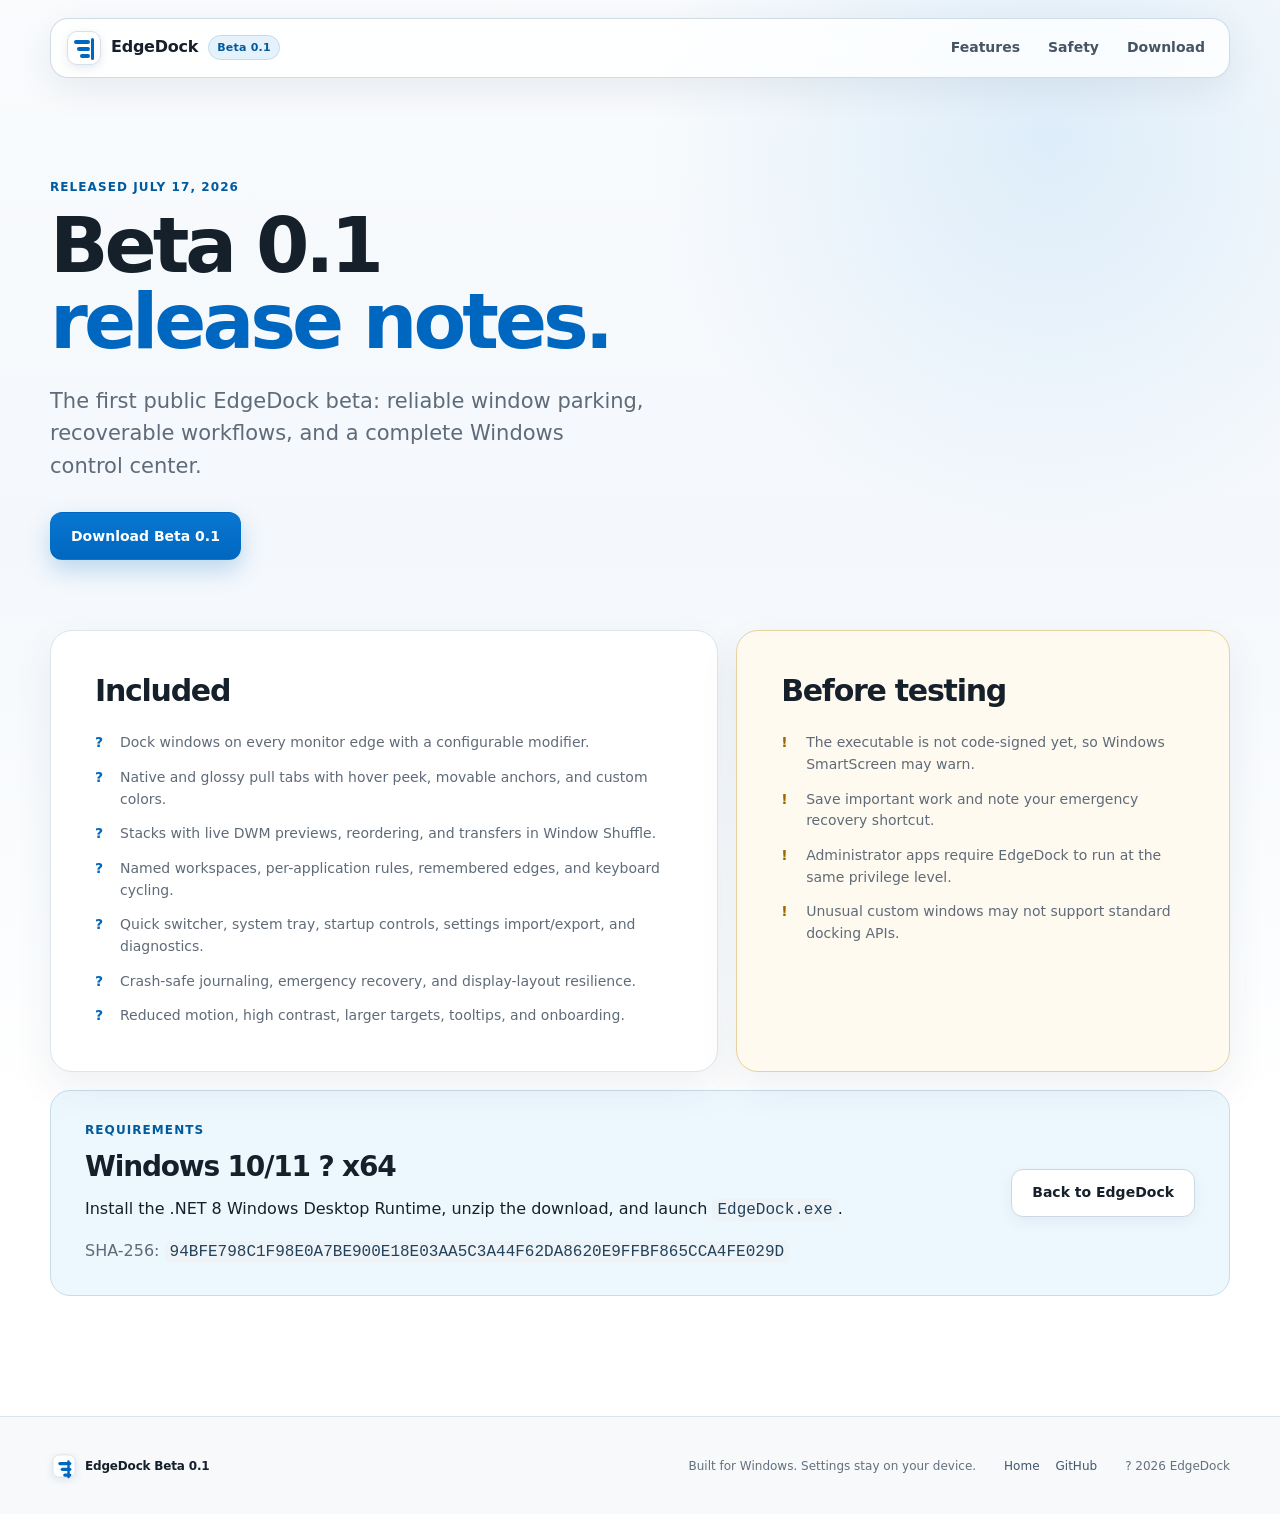
==== release-notes.html @ b3985931 "Launch EdgeDock Beta 0.1 website" ====
<!doctype html>
<html lang="en">
<head>
  <meta charset="utf-8">
  <meta name="viewport" content="width=device-width, initial-scale=1">
  <meta name="theme-color" content="#f4f8fc">
  <meta name="description" content="Release notes for EdgeDock Beta 0.1.">
  <title>EdgeDock Beta 0.1 ? Release notes</title>
  <link rel="stylesheet" href="styles.css">
</head>
<body>
  <header class="site-header">
    <a class="brand" href="index.html"><span class="brand-mark" aria-hidden="true"><i></i><i></i><i></i><b></b></span><span>EdgeDock</span><span class="beta-badge">Beta 0.1</span></a>
    <nav aria-label="Release navigation"><a href="index.html#features">Features</a><a href="index.html#safety">Safety</a><a href="index.html#download">Download</a></nav>
  </header>
  <main class="notes-page">
    <section class="section notes-hero">
      <p class="eyebrow">Released July 17, 2026</p>
      <h1>Beta 0.1<br><span>release notes.</span></h1>
      <p class="hero-lede">The first public EdgeDock beta: reliable window parking, recoverable workflows, and a complete Windows control center.</p>
      <a class="button primary" href="downloads/EdgeDock-Beta-0.1-win-x64.zip" download>Download Beta 0.1</a>
    </section>
    <section class="section notes-layout">
      <article class="notes-card"><h2>Included</h2><ul><li>Dock windows on every monitor edge with a configurable modifier.</li><li>Native and glossy pull tabs with hover peek, movable anchors, and custom colors.</li><li>Stacks with live DWM previews, reordering, and transfers in Window Shuffle.</li><li>Named workspaces, per-application rules, remembered edges, and keyboard cycling.</li><li>Quick switcher, system tray, startup controls, settings import/export, and diagnostics.</li><li>Crash-safe journaling, emergency recovery, and display-layout resilience.</li><li>Reduced motion, high contrast, larger targets, tooltips, and onboarding.</li></ul></article>
      <aside class="notes-card caution"><h2>Before testing</h2><ul><li>The executable is not code-signed yet, so Windows SmartScreen may warn.</li><li>Save important work and note your emergency recovery shortcut.</li><li>Administrator apps require EdgeDock to run at the same privilege level.</li><li>Unusual custom windows may not support standard docking APIs.</li></ul></aside>
    </section>
    <section class="section notes-requirements"><div><p class="eyebrow">Requirements</p><h2>Windows 10/11 ? x64</h2><p>Install the .NET 8 Windows Desktop Runtime, unzip the download, and launch <code>EdgeDock.exe</code>.</p><p class="checksum">SHA-256: <code>94BFE798C1F98E0A7BE900E18E03AA5C3A44F62DA8620E9FFBF865CCA4FE029D</code></p></div><a class="button secondary" href="index.html">Back to EdgeDock</a></section>
  </main>
  <footer><div class="brand footer-brand"><span class="brand-mark small" aria-hidden="true"><i></i><i></i><i></i><b></b></span><span>EdgeDock Beta 0.1</span></div><p>Built for Windows. Settings stay on your device.</p><div><a href="index.html">Home</a><a href="https://github.com/lol40560/EdgeDock-Website">GitHub</a></div><p class="copyright">? 2026 EdgeDock</p></footer>
</body>
</html>
---- styles.css ----
:root {
  color-scheme: light;
  --blue: #0067c0;
  --blue-strong: #005a9e;
  --blue-soft: #e6f2fb;
  --ink: #15202b;
  --muted: #5f6b78;
  --line: #dce4ec;
  --surface: #ffffff;
  --canvas: #f4f8fc;
  --shadow: 0 24px 70px rgba(23, 50, 77, 0.14);
  --ease: cubic-bezier(.23, 1, .32, 1);
}

* { box-sizing: border-box; }
html { scroll-behavior: smooth; }
body {
  margin: 0;
  font-family: "Segoe UI Variable Text", "Segoe UI", system-ui, sans-serif;
  color: var(--ink);
  background:
    radial-gradient(circle at 82% 9%, rgba(84, 167, 232, .16), transparent 25rem),
    linear-gradient(180deg, #f9fbfd 0, var(--canvas) 34rem, #fff 70rem);
  line-height: 1.55;
}

a { color: inherit; }
.skip-link { position: fixed; left: 1rem; top: -4rem; z-index: 100; padding: .7rem 1rem; color: #fff; background: var(--blue); border-radius: .5rem; }
.skip-link:focus { top: 1rem; }

.site-header {
  position: sticky;
  top: 0;
  z-index: 50;
  display: flex;
  align-items: center;
  justify-content: space-between;
  width: min(1180px, calc(100% - 40px));
  margin: 18px auto 0;
  padding: 10px 12px 10px 16px;
  border: 1px solid rgba(203, 215, 226, .9);
  border-radius: 18px;
  background: rgba(255, 255, 255, .82);
  box-shadow: 0 10px 36px rgba(26, 48, 70, .08);
  backdrop-filter: blur(18px) saturate(150%);
}

.brand { display: inline-flex; align-items: center; gap: 10px; font-weight: 700; text-decoration: none; letter-spacing: -.015em; }
.brand-mark { position: relative; display: inline-block; width: 34px; height: 34px; border: 1px solid #d6e0ea; border-radius: 10px; background: #fff; box-shadow: 0 3px 10px rgba(28, 58, 88, .1); }
.brand-mark i, .brand-mark b { position: absolute; display: block; height: 4px; border-radius: 3px; background: var(--blue); }
.brand-mark i:nth-child(1) { width: 16px; left: 6px; top: 8px; }
.brand-mark i:nth-child(2) { width: 13px; left: 9px; top: 15px; }
.brand-mark i:nth-child(3) { width: 10px; left: 12px; top: 22px; }
.brand-mark b { width: 3px; height: 22px; right: 6px; top: 6px; }
.brand-mark.small { width: 28px; height: 28px; border-radius: 8px; transform: scale(.82); margin-right: -3px; }
.beta-badge { padding: 3px 8px; color: #005a9e; background: var(--blue-soft); border: 1px solid #bfdbef; border-radius: 999px; font-size: 11px; font-weight: 700; letter-spacing: .02em; }

nav { display: flex; align-items: center; gap: 4px; }
nav a { padding: 8px 12px; color: #465463; border-radius: 10px; font-size: 14px; font-weight: 600; text-decoration: none; transition: color 140ms ease, background 140ms ease; }
nav a:hover, nav a:focus-visible { color: var(--blue-strong); background: #edf5fb; outline: none; }

.section { width: min(1180px, calc(100% - 40px)); margin-inline: auto; }
.hero { display: grid; grid-template-columns: .9fr 1.1fr; gap: clamp(32px, 6vw, 86px); align-items: center; min-height: 700px; padding-block: 88px 74px; }
.eyebrow { margin: 0 0 12px; color: var(--blue-strong); font-size: 12px; font-weight: 800; letter-spacing: .09em; text-transform: uppercase; }
.status-dot { display: inline-block; width: 7px; height: 7px; margin-right: 7px; border-radius: 50%; background: #107c10; box-shadow: 0 0 0 4px rgba(16, 124, 16, .11); }
h1, h2, h3, p { text-wrap: pretty; }
h1 { margin: 0; font-size: clamp(52px, 6vw, 82px); line-height: .98; letter-spacing: -.052em; }
h1 span { color: var(--blue); }
.hero-lede { max-width: 610px; margin: 26px 0 0; color: var(--muted); font-size: clamp(18px, 2vw, 21px); line-height: 1.55; }
.hero-actions { display: flex; flex-wrap: wrap; gap: 12px; margin-top: 32px; }
.button { display: inline-flex; min-height: 48px; align-items: center; justify-content: center; padding: 0 20px; border: 1px solid transparent; border-radius: 12px; font-size: 14px; font-weight: 700; text-decoration: none; transition: transform 140ms var(--ease), box-shadow 140ms ease, background 140ms ease, border-color 140ms ease; }
.button:hover { transform: translateY(-1px); }
.button:active { transform: scale(.98); }
.button:focus-visible { outline: 3px solid rgba(0, 103, 192, .22); outline-offset: 3px; }
.button.primary { color: #fff; background: linear-gradient(180deg, #0877d1, var(--blue)); box-shadow: 0 10px 24px rgba(0, 103, 192, .24); }
.button.primary:hover { background: linear-gradient(180deg, #087edc, #005fae); box-shadow: 0 13px 28px rgba(0, 103, 192, .3); }
.button.secondary { color: var(--ink); background: #fff; border-color: #ccd8e3; box-shadow: 0 5px 15px rgba(25, 49, 74, .06); }
.button.secondary:hover { border-color: #9fb8ce; background: #fafdff; }
.button.wide { width: 100%; }
.button.pending { color: #71808d; cursor: not-allowed; background: #f5f7f9; box-shadow: none; }
.compatibility { margin: 16px 0 0; color: #778492; font-size: 12px; }

.product-stage { position: relative; min-height: 480px; overflow: hidden; border: 1px solid #d3dee8; border-radius: 30px; background: linear-gradient(145deg, #f5f8fb 0%, #e8f1f8 100%); box-shadow: var(--shadow); }
.product-stage::before { content: ""; position: absolute; inset: 14px; border: 1px solid rgba(255, 255, 255, .9); border-radius: 21px; pointer-events: none; }
.desktop-glow { position: absolute; border-radius: 50%; filter: blur(2px); }
.glow-one { width: 270px; height: 270px; right: -70px; top: -90px; background: rgba(65, 150, 220, .22); }
.glow-two { width: 200px; height: 200px; left: -70px; bottom: -60px; background: rgba(255, 255, 255, .95); }
.demo-window { position: absolute; overflow: hidden; border: 1px solid #cbd6df; border-radius: 14px; background: rgba(255,255,255,.93); box-shadow: 0 22px 48px rgba(38, 65, 89, .16); }
.back-window { width: 64%; height: 58%; left: 8%; top: 13%; transform: rotate(-2.5deg); opacity: .86; }
.front-window { width: 72%; height: 61%; right: 7%; top: 22%; transform: rotate(1.4deg); }
.window-bar { display: flex; align-items: center; gap: 7px; height: 36px; padding: 0 11px; border-bottom: 1px solid #e1e7ec; color: #52606d; font-size: 10px; font-weight: 600; background: #fbfcfd; }
.mini-icon { width: 11px; height: 11px; border-radius: 3px; background: #f0b429; }
.mini-icon.blue { background: var(--blue); }
.window-controls { margin-left: auto; color: #73808d; letter-spacing: .34em; }
.note-lines { display: grid; gap: 15px; padding: 25px 28px; }
.note-lines i { display: block; height: 6px; border-radius: 4px; background: #dce7ef; }
.note-lines i:nth-child(2) { width: 78%; }
.note-lines i:nth-child(3) { width: 88%; }
.note-lines i:nth-child(4) { width: 58%; }
.file-grid { display: grid; grid-template-columns: 26% 1fr; height: calc(100% - 36px); }
.side-list { display: grid; align-content: start; gap: 12px; padding: 20px 14px; background: #f3f6f8; }
.side-list i { height: 6px; border-radius: 4px; background: #d2dce5; }
.folders { display: grid; grid-template-columns: 1fr 1fr; gap: 15px; padding: 24px; }
.folders span { position: relative; min-height: 54px; border: 1px solid #dce4ea; border-radius: 9px; background: #fff; }
.folders span::before { content: ""; position: absolute; width: 18px; height: 13px; left: 12px; top: 12px; border-radius: 3px; background: #f6c950; box-shadow: 0 18px 0 -4px #d8e0e7; }
.edge-rail { position: absolute; top: 8%; right: 0; width: 4px; height: 84%; border-radius: 4px 0 0 4px; background: rgba(0, 103, 192, .22); }
.pull-tab-demo { position: absolute; right: 0; top: 43%; display: flex; align-items: center; justify-content: center; gap: 2px; width: 34px; height: 72px; border: 1px solid rgba(255,255,255,.75); border-right: 0; border-radius: 18px 0 0 18px; background: linear-gradient(150deg, #75b9e9, #0067c0); box-shadow: -8px 10px 26px rgba(0, 75, 133, .22), inset 1px 1px rgba(255,255,255,.65); animation: tab-breathe 3.4s var(--ease) infinite; }
.pull-tab-demo span { width: 8px; height: 8px; border-right: 2px solid #fff; border-bottom: 2px solid #fff; transform: rotate(-45deg); opacity: .95; }
.demo-caption { position: absolute; left: 28px; bottom: 24px; display: flex; flex-direction: column; padding: 10px 13px; border: 1px solid rgba(203, 215, 226, .85); border-radius: 11px; background: rgba(255,255,255,.82); backdrop-filter: blur(12px); box-shadow: 0 10px 24px rgba(31, 58, 84, .09); }
.demo-caption strong { font-size: 12px; }
.demo-caption span { margin-top: 1px; color: var(--muted); font-size: 10px; }
@keyframes tab-breathe { 0%, 72%, 100% { width: 34px; } 82%, 92% { width: 46px; } }

.trust-strip { display: grid; grid-template-columns: repeat(4, 1fr); width: min(1180px, calc(100% - 40px)); margin: 0 auto; border: 1px solid var(--line); border-radius: 18px; background: #fff; box-shadow: 0 10px 30px rgba(32, 55, 78, .05); }
.trust-strip div { padding: 20px 24px; border-right: 1px solid var(--line); }
.trust-strip div:last-child { border-right: 0; }
.trust-strip strong, .trust-strip span { display: block; }
.trust-strip strong { font-size: 13px; }
.trust-strip span { margin-top: 3px; color: var(--muted); font-size: 11px; }

.feature-section, .workflow-section, .safety-section, .beta-section, .support-section { padding-top: 120px; }
.section-heading { max-width: 680px; margin-bottom: 38px; }
.section-heading.compact { max-width: 800px; }
h2 { margin: 0; font-size: clamp(36px, 4.5vw, 56px); line-height: 1.06; letter-spacing: -.042em; }
.section-heading > p:last-child { margin: 16px 0 0; color: var(--muted); font-size: 17px; }
.feature-grid { display: grid; grid-template-columns: repeat(3, 1fr); gap: 16px; }
.feature-card { min-height: 250px; padding: 26px; overflow: hidden; border: 1px solid var(--line); border-radius: 18px; background: #fff; box-shadow: 0 12px 30px rgba(37, 63, 88, .05); transition: transform 180ms var(--ease), box-shadow 180ms ease, border-color 180ms ease; }
.feature-card:hover { transform: translateY(-3px); border-color: #b9d1e5; box-shadow: 0 18px 42px rgba(37, 63, 88, .1); }
.feature-card.featured { grid-column: span 2; position: relative; background: linear-gradient(135deg, #fff, #edf7fe); }
.feature-icon { display: grid; width: 39px; height: 39px; place-items: center; color: var(--blue); border: 1px solid #c7def0; border-radius: 11px; background: #edf7fe; font-size: 20px; font-weight: 700; }
.feature-card h3, .steps h3 { margin: 20px 0 7px; font-size: 19px; letter-spacing: -.02em; }
.feature-card p, .steps p { margin: 0; color: var(--muted); font-size: 14px; }
.mini-edge-demo { position: absolute; width: 210px; height: 130px; right: 26px; bottom: 22px; overflow: hidden; border: 1px solid #cddbe7; border-radius: 14px; background: #e8f0f6; box-shadow: 0 12px 28px rgba(25, 56, 84, .12); }
.mini-window { position: absolute; width: 165px; height: 92px; left: 18px; top: 19px; border: 1px solid #cbd7e1; border-radius: 8px; background: linear-gradient(#fff 23px, #eef3f7 23px); }
.mini-tab { position: absolute; right: 0; top: 43px; width: 25px; height: 46px; display: grid; place-items: center; color: #fff; border-radius: 12px 0 0 12px; background: var(--blue); font-size: 12px; letter-spacing: -.18em; }

.steps { display: grid; grid-template-columns: repeat(3, 1fr); gap: 16px; margin: 0; padding: 0; list-style: none; counter-reset: none; }
.steps li { display: grid; grid-template-columns: auto 1fr; gap: 18px; padding: 26px; border: 1px solid var(--line); border-radius: 18px; background: #fff; }
.steps li > span { display: grid; width: 42px; height: 42px; place-items: center; color: var(--blue); border-radius: 12px; background: var(--blue-soft); font-size: 12px; font-weight: 800; }
.steps h3 { margin-top: 0; }

.safety-panel { display: grid; grid-template-columns: 1.15fr .85fr; gap: 64px; padding: clamp(32px, 6vw, 68px); color: #fff; border-radius: 28px; background: radial-gradient(circle at 86% 12%, #1785da 0, transparent 18rem), linear-gradient(135deg, #0c375a, #08253e); box-shadow: 0 28px 70px rgba(8, 37, 62, .2); }
.safety-panel .eyebrow { color: #8fd0ff; }
.safety-panel p:last-child { max-width: 650px; margin: 18px 0 0; color: #c4d6e4; }
.safety-panel ul { display: grid; align-content: center; gap: 14px; margin: 0; padding: 0; list-style: none; }
.safety-panel li { display: flex; gap: 11px; align-items: center; color: #e8f2f9; font-size: 14px; }
.safety-panel li span { display: grid; width: 24px; height: 24px; place-items: center; color: #fff; border: 1px solid rgba(255,255,255,.2); border-radius: 50%; background: rgba(255,255,255,.1); font-size: 11px; }

.beta-card { display: grid; grid-template-columns: 1.2fr .8fr; gap: 60px; align-items: center; padding: clamp(30px, 5vw, 60px); border: 1px solid #bcd9ee; border-radius: 26px; background: linear-gradient(135deg, #f6fbff, #e8f4fc); }
.beta-card > div > p:not(.eyebrow) { margin: 16px 0 0; color: var(--muted); }
.release-pills { display: flex; flex-wrap: wrap; gap: 8px; margin-top: 22px; }
.release-pills span { padding: 6px 10px; color: #3b5b73; border: 1px solid #c6dcec; border-radius: 999px; background: rgba(255,255,255,.7); font-size: 11px; font-weight: 600; }
.download-panel { padding: 22px; border: 1px solid #d0e0ec; border-radius: 17px; background: #fff; box-shadow: 0 16px 36px rgba(35, 67, 94, .08); }
.download-panel p { margin: 12px 0 8px; color: var(--muted); font-size: 12px; text-align: center; }
code { padding: 2px 5px; color: #22435d; border-radius: 5px; background: #edf3f7; font-family: "Cascadia Mono", Consolas, monospace; }
.text-link { display: block; color: var(--blue-strong); font-size: 12px; font-weight: 700; text-align: center; text-decoration: none; }
.text-link:hover { text-decoration: underline; }

.support-section { padding-bottom: 120px; }
.support-card { display: grid; grid-template-columns: auto 1fr auto; gap: 24px; align-items: center; padding: 28px 32px; border: 1px solid var(--line); border-radius: 20px; background: #fff; box-shadow: 0 14px 34px rgba(28, 53, 77, .06); }
.support-card .coffee { display: grid; width: 58px; height: 58px; place-items: center; border-radius: 17px; background: #fff2d8; font-size: 28px; }
.support-card h2 { font-size: 26px; letter-spacing: -.025em; }
.support-card p:not(.eyebrow) { margin: 5px 0 0; color: var(--muted); font-size: 13px; }
.support-card .eyebrow { margin-bottom: 3px; }

footer { display: grid; grid-template-columns: 1fr auto auto auto; gap: 28px; align-items: center; padding: 28px max(24px, calc((100% - 1180px) / 2)); border-top: 1px solid var(--line); color: #63717e; background: #f7f9fb; font-size: 12px; }
footer > div:nth-of-type(2) { display: flex; gap: 16px; }
footer a { color: #41576a; text-decoration: none; }
footer a:hover { color: var(--blue); }
.footer-brand { color: var(--ink); }
.copyright { white-space: nowrap; }

@media (max-width: 900px) {
  .site-header { width: min(100% - 24px, 720px); }
  nav a { display: none; }
  nav a:last-child { display: inline-flex; }
  .section, .trust-strip { width: min(100% - 28px, 720px); }
  .hero { grid-template-columns: 1fr; min-height: auto; padding-top: 72px; }
  .product-stage { min-height: 430px; }
  .trust-strip { grid-template-columns: 1fr 1fr; }
  .trust-strip div:nth-child(2) { border-right: 0; }
  .trust-strip div:nth-child(-n+2) { border-bottom: 1px solid var(--line); }
  .feature-grid { grid-template-columns: 1fr 1fr; }
  .feature-card.featured { grid-column: 1 / -1; }
  .steps { grid-template-columns: 1fr; }
  .safety-panel, .beta-card { grid-template-columns: 1fr; gap: 34px; }
  footer { grid-template-columns: 1fr 1fr; }
}

@media (max-width: 620px) {
  h1 { font-size: 48px; }
  .site-header { margin-top: 10px; }
  .brand > span:nth-child(2) { font-size: 14px; }
  .hero { padding-top: 56px; }
  .hero-actions .button { width: 100%; }
  .product-stage { min-height: 360px; border-radius: 22px; }
  .back-window { width: 76%; left: 5%; }
  .front-window { width: 82%; right: 4%; }
  .folders { padding: 16px; gap: 10px; }
  .trust-strip, .feature-grid { grid-template-columns: 1fr; }
  .trust-strip div { border-right: 0; border-bottom: 1px solid var(--line); }
  .trust-strip div:last-child { border-bottom: 0; }
  .feature-card.featured { grid-column: auto; min-height: 360px; }
  .mini-edge-demo { left: 26px; right: auto; }
  .safety-panel, .beta-card { padding: 28px 22px; border-radius: 20px; }
  .support-card { grid-template-columns: auto 1fr; }
  .support-card .button { grid-column: 1 / -1; }
  footer { grid-template-columns: 1fr; justify-items: start; }
}

@media (prefers-reduced-motion: reduce) {
  html { scroll-behavior: auto; }
  *, *::before, *::after { animation-duration: .01ms !important; animation-iteration-count: 1 !important; transition-duration: .01ms !important; }
}

.notes-page { min-height: 100vh; }
.notes-hero { padding-top: 100px; padding-bottom: 70px; }
.notes-hero h1 { max-width: 850px; }
.notes-hero .button { margin-top: 30px; }
.notes-layout { display: grid; grid-template-columns: 1.15fr .85fr; gap: 18px; }
.notes-card { padding: clamp(26px, 4vw, 44px); border: 1px solid var(--line); border-radius: 22px; background: #fff; box-shadow: 0 16px 40px rgba(33, 59, 84, .07); }
.notes-card.caution { border-color: #e7d1a1; background: #fffaf0; }
.notes-card h2 { font-size: 30px; }
.notes-card ul { display: grid; gap: 13px; margin: 25px 0 0; padding: 0; list-style: none; }
.notes-card li { position: relative; padding-left: 25px; color: var(--muted); font-size: 14px; }
.notes-card li::before { content: "?"; position: absolute; left: 0; color: var(--blue); font-weight: 800; }
.notes-card.caution li::before { content: "!"; color: #9a6700; }
.notes-requirements { display: flex; align-items: center; justify-content: space-between; gap: 30px; margin-top: 18px; margin-bottom: 120px; padding: 30px 34px; border: 1px solid #c7ddec; border-radius: 20px; background: #edf7fe; }
.notes-requirements h2 { font-size: 28px; }
.notes-requirements p:last-child { margin: 7px 0 0; color: var(--muted); }
@media (max-width: 760px) { .notes-layout { grid-template-columns: 1fr; } .notes-requirements { align-items: flex-start; flex-direction: column; } }
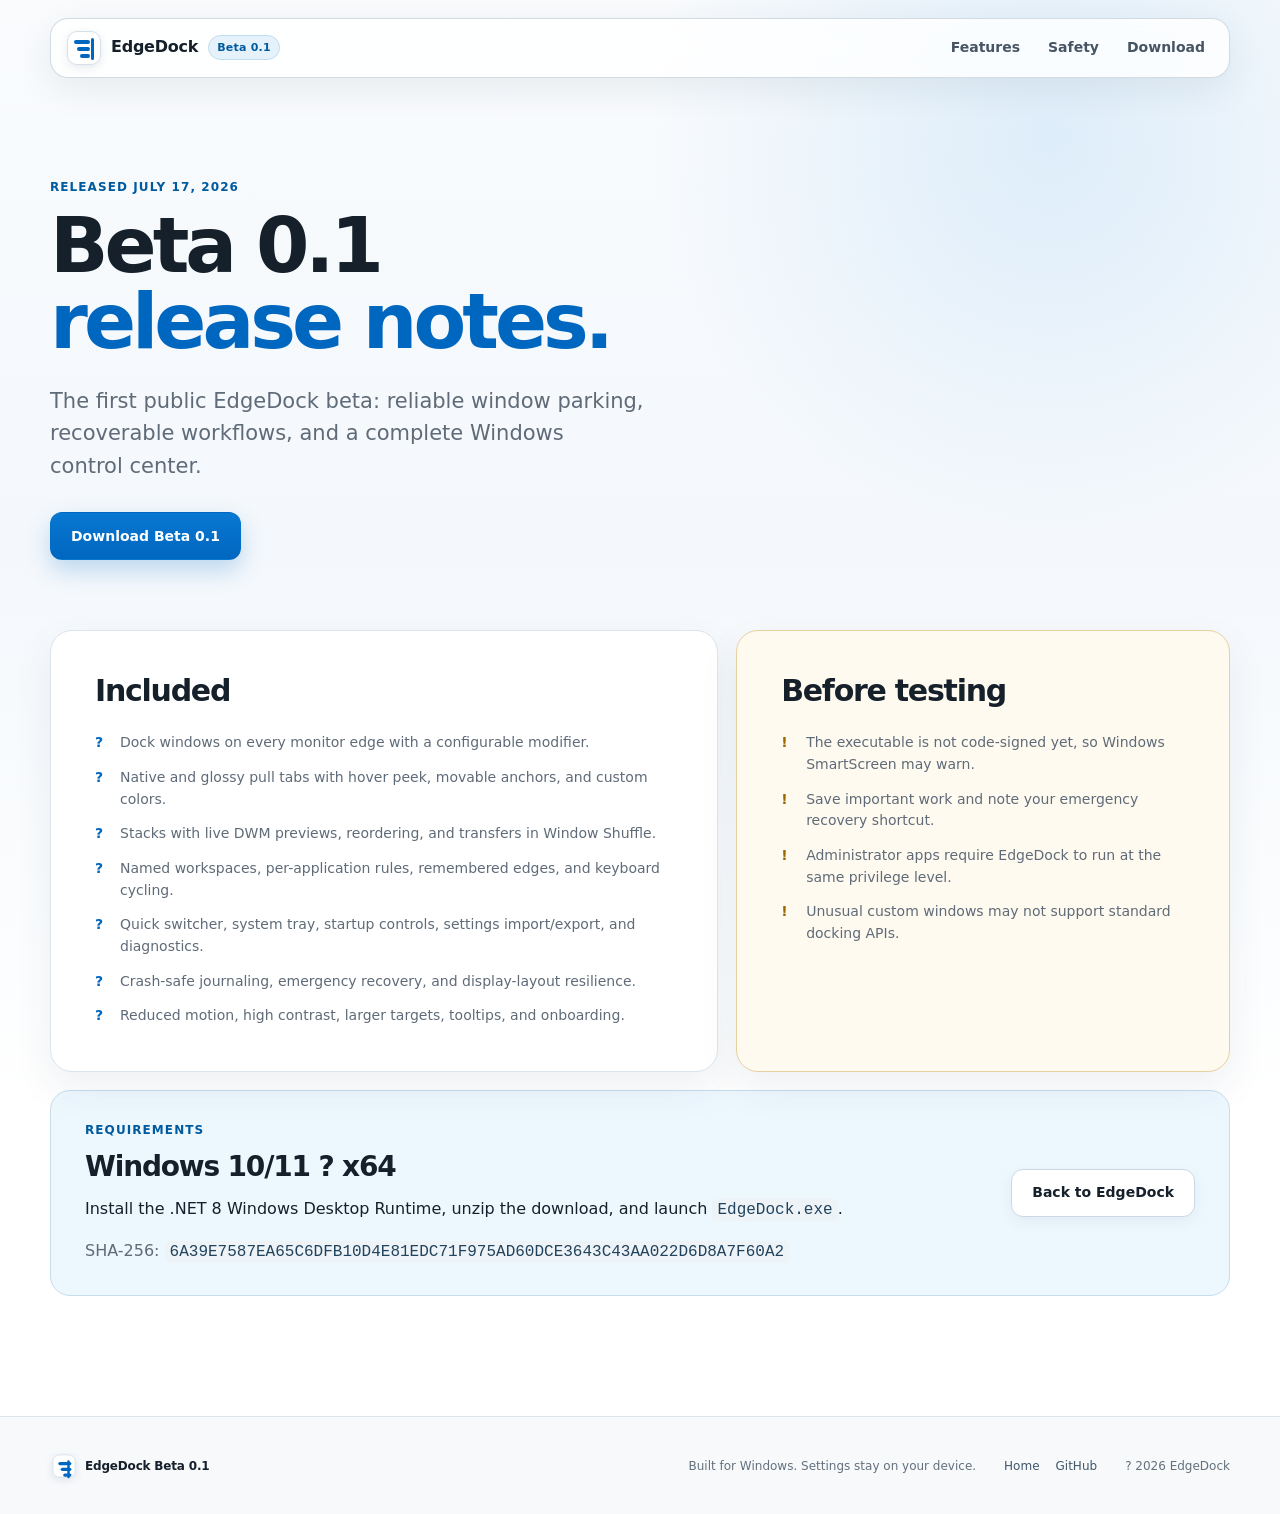
==== commit c882b4c4: "Publish final Beta 0.1 build" ====
--- a/release-notes.html
+++ b/release-notes.html
@@ -24,7 +24,7 @@
       <article class="notes-card"><h2>Included</h2><ul><li>Dock windows on every monitor edge with a configurable modifier.</li><li>Native and glossy pull tabs with hover peek, movable anchors, and custom colors.</li><li>Stacks with live DWM previews, reordering, and transfers in Window Shuffle.</li><li>Named workspaces, per-application rules, remembered edges, and keyboard cycling.</li><li>Quick switcher, system tray, startup controls, settings import/export, and diagnostics.</li><li>Crash-safe journaling, emergency recovery, and display-layout resilience.</li><li>Reduced motion, high contrast, larger targets, tooltips, and onboarding.</li></ul></article>
       <aside class="notes-card caution"><h2>Before testing</h2><ul><li>The executable is not code-signed yet, so Windows SmartScreen may warn.</li><li>Save important work and note your emergency recovery shortcut.</li><li>Administrator apps require EdgeDock to run at the same privilege level.</li><li>Unusual custom windows may not support standard docking APIs.</li></ul></aside>
     </section>
-    <section class="section notes-requirements"><div><p class="eyebrow">Requirements</p><h2>Windows 10/11 ? x64</h2><p>Install the .NET 8 Windows Desktop Runtime, unzip the download, and launch <code>EdgeDock.exe</code>.</p><p class="checksum">SHA-256: <code>94BFE798C1F98E0A7BE900E18E03AA5C3A44F62DA8620E9FFBF865CCA4FE029D</code></p></div><a class="button secondary" href="index.html">Back to EdgeDock</a></section>
+    <section class="section notes-requirements"><div><p class="eyebrow">Requirements</p><h2>Windows 10/11 ? x64</h2><p>Install the .NET 8 Windows Desktop Runtime, unzip the download, and launch <code>EdgeDock.exe</code>.</p><p class="checksum">SHA-256: <code>6A39E7587EA65C6DFB10D4E81EDC71F975AD60DCE3643C43AA022D6D8A7F60A2</code></p></div><a class="button secondary" href="index.html">Back to EdgeDock</a></section>
   </main>
   <footer><div class="brand footer-brand"><span class="brand-mark small" aria-hidden="true"><i></i><i></i><i></i><b></b></span><span>EdgeDock Beta 0.1</span></div><p>Built for Windows. Settings stay on your device.</p><div><a href="index.html">Home</a><a href="https://github.com/lol40560/EdgeDock-Website">GitHub</a></div><p class="copyright">? 2026 EdgeDock</p></footer>
 </body>
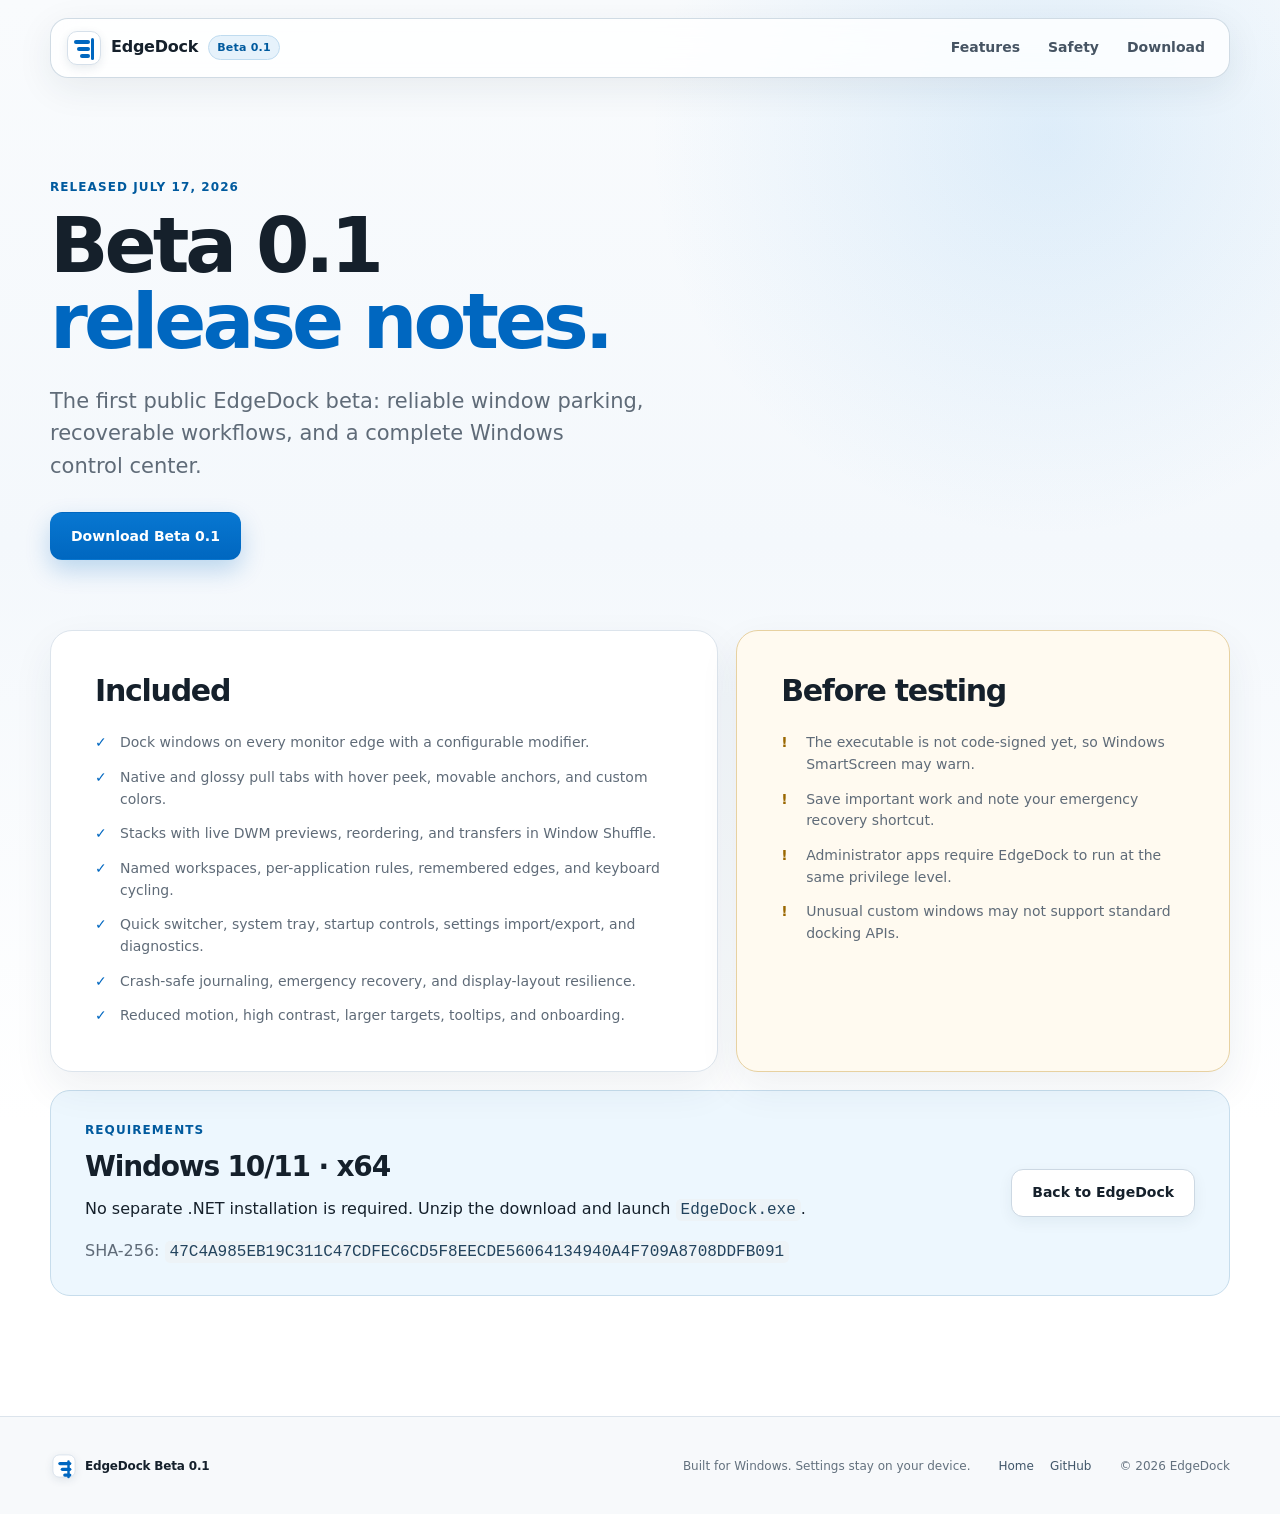
==== commit 02a92c72: "Repair icons and remove the .NET prerequisite" ====
--- a/release-notes.html
+++ b/release-notes.html
@@ -5,7 +5,7 @@
   <meta name="viewport" content="width=device-width, initial-scale=1">
   <meta name="theme-color" content="#f4f8fc">
   <meta name="description" content="Release notes for EdgeDock Beta 0.1.">
-  <title>EdgeDock Beta 0.1 ? Release notes</title>
+  <title>EdgeDock Beta 0.1 &mdash; Release notes</title>
   <link rel="stylesheet" href="styles.css">
 </head>
 <body>
@@ -18,14 +18,14 @@
       <p class="eyebrow">Released July 17, 2026</p>
       <h1>Beta 0.1<br><span>release notes.</span></h1>
       <p class="hero-lede">The first public EdgeDock beta: reliable window parking, recoverable workflows, and a complete Windows control center.</p>
-      <a class="button primary" href="downloads/EdgeDock-Beta-0.1-win-x64.zip" download>Download Beta 0.1</a>
+      <a class="button primary" href="https://github.com/lol40560/EdgeDock-Website/releases/download/v0.1.0-beta/EdgeDock-Beta-0.1-win-x64.zip">Download Beta 0.1</a>
     </section>
     <section class="section notes-layout">
       <article class="notes-card"><h2>Included</h2><ul><li>Dock windows on every monitor edge with a configurable modifier.</li><li>Native and glossy pull tabs with hover peek, movable anchors, and custom colors.</li><li>Stacks with live DWM previews, reordering, and transfers in Window Shuffle.</li><li>Named workspaces, per-application rules, remembered edges, and keyboard cycling.</li><li>Quick switcher, system tray, startup controls, settings import/export, and diagnostics.</li><li>Crash-safe journaling, emergency recovery, and display-layout resilience.</li><li>Reduced motion, high contrast, larger targets, tooltips, and onboarding.</li></ul></article>
       <aside class="notes-card caution"><h2>Before testing</h2><ul><li>The executable is not code-signed yet, so Windows SmartScreen may warn.</li><li>Save important work and note your emergency recovery shortcut.</li><li>Administrator apps require EdgeDock to run at the same privilege level.</li><li>Unusual custom windows may not support standard docking APIs.</li></ul></aside>
     </section>
-    <section class="section notes-requirements"><div><p class="eyebrow">Requirements</p><h2>Windows 10/11 ? x64</h2><p>Install the .NET 8 Windows Desktop Runtime, unzip the download, and launch <code>EdgeDock.exe</code>.</p><p class="checksum">SHA-256: <code>6A39E7587EA65C6DFB10D4E81EDC71F975AD60DCE3643C43AA022D6D8A7F60A2</code></p></div><a class="button secondary" href="index.html">Back to EdgeDock</a></section>
+    <section class="section notes-requirements"><div><p class="eyebrow">Requirements</p><h2>Windows 10/11 &middot; x64</h2><p>No separate .NET installation is required. Unzip the download and launch <code>EdgeDock.exe</code>.</p><p class="checksum">SHA-256: <code>47C4A985EB19C311C47CDFEC6CD5F8EECDE56064134940A4F709A8708DDFB091</code></p></div><a class="button secondary" href="index.html">Back to EdgeDock</a></section>
   </main>
-  <footer><div class="brand footer-brand"><span class="brand-mark small" aria-hidden="true"><i></i><i></i><i></i><b></b></span><span>EdgeDock Beta 0.1</span></div><p>Built for Windows. Settings stay on your device.</p><div><a href="index.html">Home</a><a href="https://github.com/lol40560/EdgeDock-Website">GitHub</a></div><p class="copyright">? 2026 EdgeDock</p></footer>
+  <footer><div class="brand footer-brand"><span class="brand-mark small" aria-hidden="true"><i></i><i></i><i></i><b></b></span><span>EdgeDock Beta 0.1</span></div><p>Built for Windows. Settings stay on your device.</p><div><a href="index.html">Home</a><a href="https://github.com/lol40560/EdgeDock-Website">GitHub</a></div><p class="copyright">&copy; 2026 EdgeDock</p></footer>
 </body>
 </html>
--- a/styles.css
+++ b/styles.css
@@ -62,7 +62,6 @@
 .section { width: min(1180px, calc(100% - 40px)); margin-inline: auto; }
 .hero { display: grid; grid-template-columns: .9fr 1.1fr; gap: clamp(32px, 6vw, 86px); align-items: center; min-height: 700px; padding-block: 88px 74px; }
 .eyebrow { margin: 0 0 12px; color: var(--blue-strong); font-size: 12px; font-weight: 800; letter-spacing: .09em; text-transform: uppercase; }
-.status-dot { display: inline-block; width: 7px; height: 7px; margin-right: 7px; border-radius: 50%; background: #107c10; box-shadow: 0 0 0 4px rgba(16, 124, 16, .11); }
 h1, h2, h3, p { text-wrap: pretty; }
 h1 { margin: 0; font-size: clamp(52px, 6vw, 82px); line-height: .98; letter-spacing: -.052em; }
 h1 span { color: var(--blue); }
@@ -91,7 +90,14 @@
 .window-bar { display: flex; align-items: center; gap: 7px; height: 36px; padding: 0 11px; border-bottom: 1px solid #e1e7ec; color: #52606d; font-size: 10px; font-weight: 600; background: #fbfcfd; }
 .mini-icon { width: 11px; height: 11px; border-radius: 3px; background: #f0b429; }
 .mini-icon.blue { background: var(--blue); }
-.window-controls { margin-left: auto; color: #73808d; letter-spacing: .34em; }
+.window-controls { display: flex; align-items: center; gap: 8px; margin-left: auto; }
+.window-controls i { position: relative; display: block; width: 7px; height: 7px; }
+.window-controls i:first-child::before { content: ""; position: absolute; left: 0; right: 0; top: 3px; height: 1px; background: #73808d; }
+.window-controls i:nth-child(2) { border: 1px solid #73808d; }
+.window-controls i:last-child::before,
+.window-controls i:last-child::after { content: ""; position: absolute; left: 3px; top: -1px; width: 1px; height: 9px; background: #73808d; }
+.window-controls i:last-child::before { transform: rotate(45deg); }
+.window-controls i:last-child::after { transform: rotate(-45deg); }
 .note-lines { display: grid; gap: 15px; padding: 25px 28px; }
 .note-lines i { display: block; height: 6px; border-radius: 4px; background: #dce7ef; }
 .note-lines i:nth-child(2) { width: 78%; }
@@ -127,7 +133,18 @@
 .feature-card { min-height: 250px; padding: 26px; overflow: hidden; border: 1px solid var(--line); border-radius: 18px; background: #fff; box-shadow: 0 12px 30px rgba(37, 63, 88, .05); transition: transform 180ms var(--ease), box-shadow 180ms ease, border-color 180ms ease; }
 .feature-card:hover { transform: translateY(-3px); border-color: #b9d1e5; box-shadow: 0 18px 42px rgba(37, 63, 88, .1); }
 .feature-card.featured { grid-column: span 2; position: relative; background: linear-gradient(135deg, #fff, #edf7fe); }
-.feature-icon { display: grid; width: 39px; height: 39px; place-items: center; color: var(--blue); border: 1px solid #c7def0; border-radius: 11px; background: #edf7fe; font-size: 20px; font-weight: 700; }
+.feature-icon { position: relative; display: block; width: 39px; height: 39px; color: var(--blue); border: 1px solid #c7def0; border-radius: 11px; background: #edf7fe; }
+.feature-icon::before, .feature-icon::after { content: ""; position: absolute; display: block; }
+.icon-dock::before { width: 17px; height: 13px; left: 8px; top: 11px; border: 2px solid currentColor; border-radius: 3px; }
+.icon-dock::after { width: 3px; height: 21px; right: 7px; top: 8px; border-radius: 3px; background: currentColor; box-shadow: -4px 5px 0 -1px #edf7fe; }
+.icon-stack::before { width: 16px; height: 12px; left: 9px; top: 9px; border: 2px solid currentColor; border-radius: 3px; box-shadow: 4px 4px 0 -1px #edf7fe, 4px 4px 0 0 currentColor; }
+.icon-search::before { width: 13px; height: 13px; left: 8px; top: 8px; border: 2px solid currentColor; border-radius: 50%; }
+.icon-search::after { width: 9px; height: 2px; left: 21px; top: 23px; border-radius: 2px; background: currentColor; transform: rotate(45deg); transform-origin: left center; }
+.icon-workspace::before { inset: 8px; border: 2px solid currentColor; border-radius: 3px; background: linear-gradient(90deg, transparent 46%, currentColor 46%, currentColor 54%, transparent 54%), linear-gradient(transparent 46%, currentColor 46%, currentColor 54%, transparent 54%); }
+.icon-rules::before { width: 19px; height: 2px; left: 10px; top: 11px; border-radius: 2px; background: currentColor; box-shadow: 0 7px currentColor, 0 14px currentColor; }
+.icon-rules::after { width: 5px; height: 5px; left: 14px; top: 9px; border: 2px solid #edf7fe; border-radius: 50%; background: currentColor; box-shadow: 8px 7px 0 -2px currentColor, 8px 7px 0 0 #edf7fe, 1px 14px 0 -2px currentColor, 1px 14px 0 0 #edf7fe; }
+.icon-recovery::before { width: 18px; height: 18px; left: 9px; top: 9px; border: 2px solid currentColor; border-right-color: transparent; border-radius: 50%; }
+.icon-recovery::after { width: 7px; height: 7px; right: 8px; top: 8px; border-top: 2px solid currentColor; border-right: 2px solid currentColor; }
 .feature-card h3, .steps h3 { margin: 20px 0 7px; font-size: 19px; letter-spacing: -.02em; }
 .feature-card p, .steps p { margin: 0; color: var(--muted); font-size: 14px; }
 .mini-edge-demo { position: absolute; width: 210px; height: 130px; right: 26px; bottom: 22px; overflow: hidden; border: 1px solid #cddbe7; border-radius: 14px; background: #e8f0f6; box-shadow: 0 12px 28px rgba(25, 56, 84, .12); }
@@ -144,7 +161,8 @@
 .safety-panel p:last-child { max-width: 650px; margin: 18px 0 0; color: #c4d6e4; }
 .safety-panel ul { display: grid; align-content: center; gap: 14px; margin: 0; padding: 0; list-style: none; }
 .safety-panel li { display: flex; gap: 11px; align-items: center; color: #e8f2f9; font-size: 14px; }
-.safety-panel li span { display: grid; width: 24px; height: 24px; place-items: center; color: #fff; border: 1px solid rgba(255,255,255,.2); border-radius: 50%; background: rgba(255,255,255,.1); font-size: 11px; }
+.safety-panel li span { position: relative; display: block; flex: 0 0 auto; width: 24px; height: 24px; color: #fff; border: 1px solid rgba(255,255,255,.2); border-radius: 50%; background: rgba(255,255,255,.1); }
+.safety-panel li .check-icon::after { content: ""; position: absolute; width: 7px; height: 4px; left: 7px; top: 7px; border-left: 2px solid #fff; border-bottom: 2px solid #fff; transform: rotate(-45deg); }
 
 .beta-card { display: grid; grid-template-columns: 1.2fr .8fr; gap: 60px; align-items: center; padding: clamp(30px, 5vw, 60px); border: 1px solid #bcd9ee; border-radius: 26px; background: linear-gradient(135deg, #f6fbff, #e8f4fc); }
 .beta-card > div > p:not(.eyebrow) { margin: 16px 0 0; color: var(--muted); }
@@ -158,7 +176,10 @@
 
 .support-section { padding-bottom: 120px; }
 .support-card { display: grid; grid-template-columns: auto 1fr auto; gap: 24px; align-items: center; padding: 28px 32px; border: 1px solid var(--line); border-radius: 20px; background: #fff; box-shadow: 0 14px 34px rgba(28, 53, 77, .06); }
-.support-card .coffee { display: grid; width: 58px; height: 58px; place-items: center; border-radius: 17px; background: #fff2d8; font-size: 28px; }
+.support-card .coffee { position: relative; display: grid; width: 58px; height: 58px; place-items: center; border-radius: 17px; background: #fff2d8; }
+.coffee span { position: relative; width: 22px; height: 17px; border: 2px solid #8c5b16; border-top: 0; border-radius: 2px 2px 7px 7px; }
+.coffee span::before { content: ""; position: absolute; width: 8px; height: 9px; right: -9px; top: 2px; border: 2px solid #8c5b16; border-left: 0; border-radius: 0 6px 6px 0; }
+.coffee span::after { content: ""; position: absolute; width: 18px; height: 2px; left: 0; bottom: -6px; border-radius: 2px; background: #8c5b16; }
 .support-card h2 { font-size: 26px; letter-spacing: -.025em; }
 .support-card p:not(.eyebrow) { margin: 5px 0 0; color: var(--muted); font-size: 13px; }
 .support-card .eyebrow { margin-bottom: 3px; }
@@ -223,7 +244,7 @@
 .notes-card h2 { font-size: 30px; }
 .notes-card ul { display: grid; gap: 13px; margin: 25px 0 0; padding: 0; list-style: none; }
 .notes-card li { position: relative; padding-left: 25px; color: var(--muted); font-size: 14px; }
-.notes-card li::before { content: "?"; position: absolute; left: 0; color: var(--blue); font-weight: 800; }
+.notes-card li::before { content: "\2713"; position: absolute; left: 0; color: var(--blue); font-weight: 800; }
 .notes-card.caution li::before { content: "!"; color: #9a6700; }
 .notes-requirements { display: flex; align-items: center; justify-content: space-between; gap: 30px; margin-top: 18px; margin-bottom: 120px; padding: 30px 34px; border: 1px solid #c7ddec; border-radius: 20px; background: #edf7fe; }
 .notes-requirements h2 { font-size: 28px; }
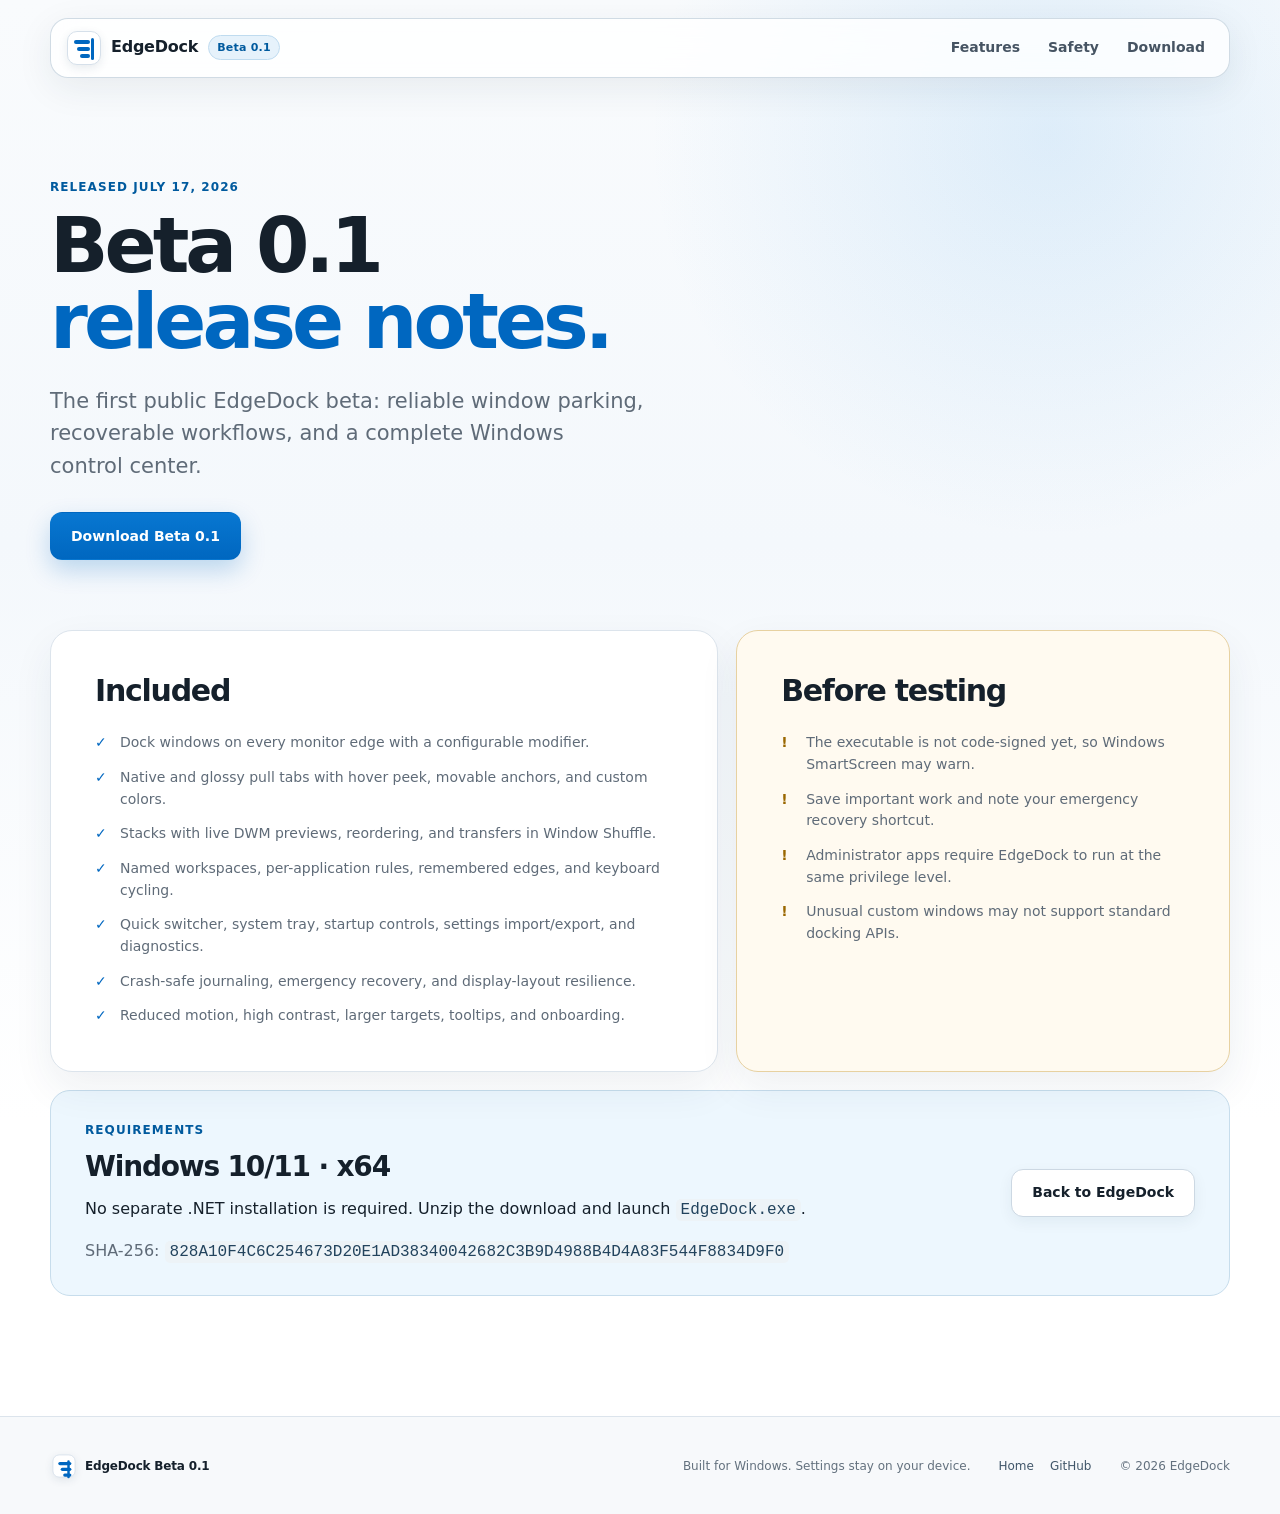
==== commit 8b358e6c: "Add five-second EdgeDock demo to README" ====
--- a/release-notes.html
+++ b/release-notes.html
@@ -24,7 +24,7 @@
       <article class="notes-card"><h2>Included</h2><ul><li>Dock windows on every monitor edge with a configurable modifier.</li><li>Native and glossy pull tabs with hover peek, movable anchors, and custom colors.</li><li>Stacks with live DWM previews, reordering, and transfers in Window Shuffle.</li><li>Named workspaces, per-application rules, remembered edges, and keyboard cycling.</li><li>Quick switcher, system tray, startup controls, settings import/export, and diagnostics.</li><li>Crash-safe journaling, emergency recovery, and display-layout resilience.</li><li>Reduced motion, high contrast, larger targets, tooltips, and onboarding.</li></ul></article>
       <aside class="notes-card caution"><h2>Before testing</h2><ul><li>The executable is not code-signed yet, so Windows SmartScreen may warn.</li><li>Save important work and note your emergency recovery shortcut.</li><li>Administrator apps require EdgeDock to run at the same privilege level.</li><li>Unusual custom windows may not support standard docking APIs.</li></ul></aside>
     </section>
-    <section class="section notes-requirements"><div><p class="eyebrow">Requirements</p><h2>Windows 10/11 &middot; x64</h2><p>No separate .NET installation is required. Unzip the download and launch <code>EdgeDock.exe</code>.</p><p class="checksum">SHA-256: <code>47C4A985EB19C311C47CDFEC6CD5F8EECDE56064134940A4F709A8708DDFB091</code></p></div><a class="button secondary" href="index.html">Back to EdgeDock</a></section>
+    <section class="section notes-requirements"><div><p class="eyebrow">Requirements</p><h2>Windows 10/11 &middot; x64</h2><p>No separate .NET installation is required. Unzip the download and launch <code>EdgeDock.exe</code>.</p><p class="checksum">SHA-256: <code>828A10F4C6C254673D20E1AD38340042682C3B9D4988B4D4A83F544F8834D9F0</code></p></div><a class="button secondary" href="index.html">Back to EdgeDock</a></section>
   </main>
   <footer><div class="brand footer-brand"><span class="brand-mark small" aria-hidden="true"><i></i><i></i><i></i><b></b></span><span>EdgeDock Beta 0.1</span></div><p>Built for Windows. Settings stay on your device.</p><div><a href="index.html">Home</a><a href="https://github.com/lol40560/EdgeDock-Website">GitHub</a></div><p class="copyright">&copy; 2026 EdgeDock</p></footer>
 </body>
--- a/styles.css
+++ b/styles.css
@@ -76,7 +76,9 @@
 .button.secondary { color: var(--ink); background: #fff; border-color: #ccd8e3; box-shadow: 0 5px 15px rgba(25, 49, 74, .06); }
 .button.secondary:hover { border-color: #9fb8ce; background: #fafdff; }
 .button.wide { width: 100%; }
-.button.pending { color: #71808d; cursor: not-allowed; background: #f5f7f9; box-shadow: none; }
+.button.sponsor-button { color: #24292f; border-color: #d0d7de; background: #fff; box-shadow: 0 5px 15px rgba(25, 49, 74, .08); }
+.button.sponsor-button::before { content: "\2665"; margin-right: 9px; color: #bf3989; font-size: 16px; line-height: 1; }
+.button.sponsor-button:hover { border-color: #bf3989; background: #fff7fb; box-shadow: 0 9px 20px rgba(191, 57, 137, .14); }
 .compatibility { margin: 16px 0 0; color: #778492; font-size: 12px; }
 
 .product-stage { position: relative; min-height: 480px; overflow: hidden; border: 1px solid #d3dee8; border-radius: 30px; background: linear-gradient(145deg, #f5f8fb 0%, #e8f1f8 100%); box-shadow: var(--shadow); }
@@ -176,10 +178,11 @@
 
 .support-section { padding-bottom: 120px; }
 .support-card { display: grid; grid-template-columns: auto 1fr auto; gap: 24px; align-items: center; padding: 28px 32px; border: 1px solid var(--line); border-radius: 20px; background: #fff; box-shadow: 0 14px 34px rgba(28, 53, 77, .06); }
-.support-card .coffee { position: relative; display: grid; width: 58px; height: 58px; place-items: center; border-radius: 17px; background: #fff2d8; }
-.coffee span { position: relative; width: 22px; height: 17px; border: 2px solid #8c5b16; border-top: 0; border-radius: 2px 2px 7px 7px; }
-.coffee span::before { content: ""; position: absolute; width: 8px; height: 9px; right: -9px; top: 2px; border: 2px solid #8c5b16; border-left: 0; border-radius: 0 6px 6px 0; }
-.coffee span::after { content: ""; position: absolute; width: 18px; height: 2px; left: 0; bottom: -6px; border-radius: 2px; background: #8c5b16; }
+.support-card .sponsor-heart { position: relative; display: grid; width: 58px; height: 58px; place-items: center; border-radius: 17px; background: #fff0f7; }
+.sponsor-heart span { position: relative; width: 19px; height: 19px; border-radius: 4px 2px 4px 4px; background: #bf3989; transform: rotate(45deg); }
+.sponsor-heart span::before, .sponsor-heart span::after { content: ""; position: absolute; width: 19px; height: 19px; border-radius: 50%; background: #bf3989; }
+.sponsor-heart span::before { left: -9px; top: 0; }
+.sponsor-heart span::after { left: 0; top: -9px; }
 .support-card h2 { font-size: 26px; letter-spacing: -.025em; }
 .support-card p:not(.eyebrow) { margin: 5px 0 0; color: var(--muted); font-size: 13px; }
 .support-card .eyebrow { margin-bottom: 3px; }
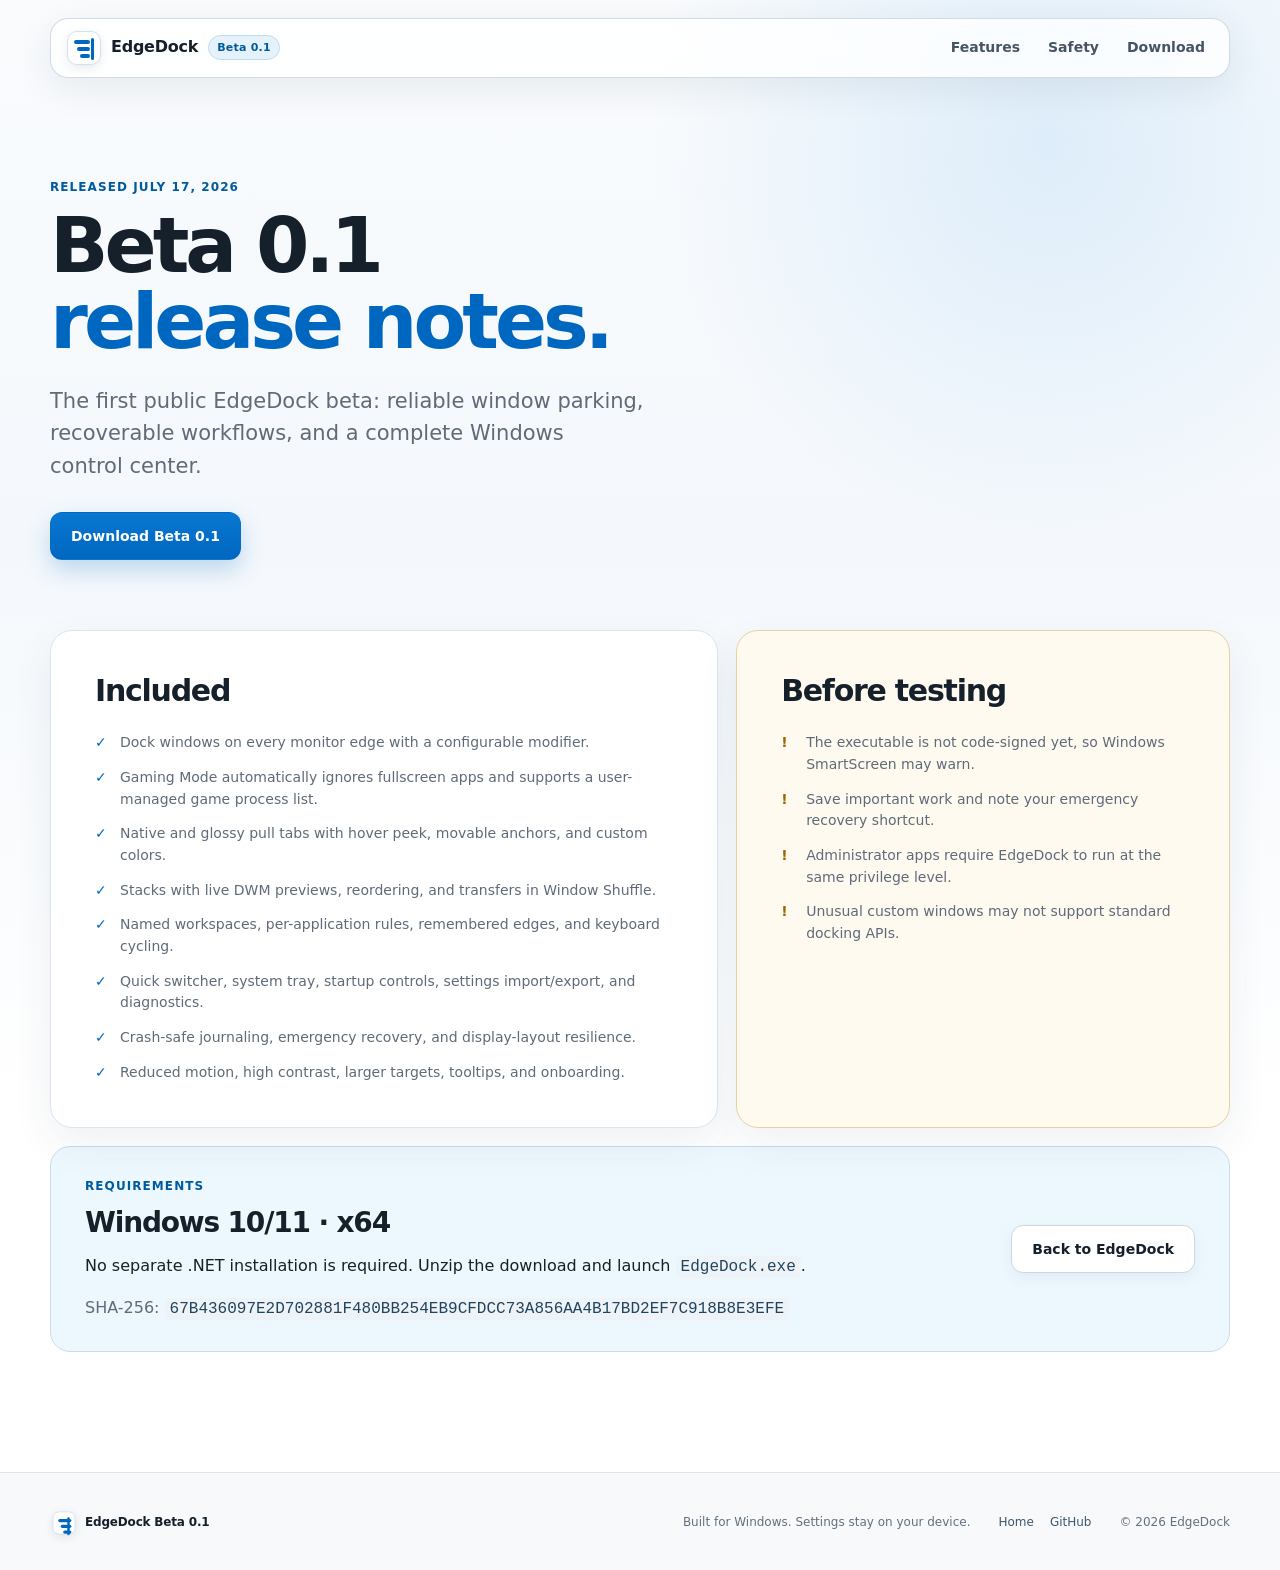
==== commit 146b0f05: "Document gaming mode" ====
--- a/release-notes.html
+++ b/release-notes.html
@@ -21,10 +21,10 @@
       <a class="button primary" href="https://github.com/lol40560/EdgeDock-Website/releases/download/v0.1.0-beta/EdgeDock-Beta-0.1-win-x64.zip">Download Beta 0.1</a>
     </section>
     <section class="section notes-layout">
-      <article class="notes-card"><h2>Included</h2><ul><li>Dock windows on every monitor edge with a configurable modifier.</li><li>Native and glossy pull tabs with hover peek, movable anchors, and custom colors.</li><li>Stacks with live DWM previews, reordering, and transfers in Window Shuffle.</li><li>Named workspaces, per-application rules, remembered edges, and keyboard cycling.</li><li>Quick switcher, system tray, startup controls, settings import/export, and diagnostics.</li><li>Crash-safe journaling, emergency recovery, and display-layout resilience.</li><li>Reduced motion, high contrast, larger targets, tooltips, and onboarding.</li></ul></article>
+      <article class="notes-card"><h2>Included</h2><ul><li>Dock windows on every monitor edge with a configurable modifier.</li><li>Gaming Mode automatically ignores fullscreen apps and supports a user-managed game process list.</li><li>Native and glossy pull tabs with hover peek, movable anchors, and custom colors.</li><li>Stacks with live DWM previews, reordering, and transfers in Window Shuffle.</li><li>Named workspaces, per-application rules, remembered edges, and keyboard cycling.</li><li>Quick switcher, system tray, startup controls, settings import/export, and diagnostics.</li><li>Crash-safe journaling, emergency recovery, and display-layout resilience.</li><li>Reduced motion, high contrast, larger targets, tooltips, and onboarding.</li></ul></article>
       <aside class="notes-card caution"><h2>Before testing</h2><ul><li>The executable is not code-signed yet, so Windows SmartScreen may warn.</li><li>Save important work and note your emergency recovery shortcut.</li><li>Administrator apps require EdgeDock to run at the same privilege level.</li><li>Unusual custom windows may not support standard docking APIs.</li></ul></aside>
     </section>
-    <section class="section notes-requirements"><div><p class="eyebrow">Requirements</p><h2>Windows 10/11 &middot; x64</h2><p>No separate .NET installation is required. Unzip the download and launch <code>EdgeDock.exe</code>.</p><p class="checksum">SHA-256: <code>828A10F4C6C254673D20E1AD38340042682C3B9D4988B4D4A83F544F8834D9F0</code></p></div><a class="button secondary" href="index.html">Back to EdgeDock</a></section>
+    <section class="section notes-requirements"><div><p class="eyebrow">Requirements</p><h2>Windows 10/11 &middot; x64</h2><p>No separate .NET installation is required. Unzip the download and launch <code>EdgeDock.exe</code>.</p><p class="checksum">SHA-256: <code>67B436097E2D702881F480BB254EB9CFDCC73A856AA4B17BD2EF7C918B8E3EFE</code></p></div><a class="button secondary" href="index.html">Back to EdgeDock</a></section>
   </main>
   <footer><div class="brand footer-brand"><span class="brand-mark small" aria-hidden="true"><i></i><i></i><i></i><b></b></span><span>EdgeDock Beta 0.1</span></div><p>Built for Windows. Settings stay on your device.</p><div><a href="index.html">Home</a><a href="https://github.com/lol40560/EdgeDock-Website">GitHub</a></div><p class="copyright">&copy; 2026 EdgeDock</p></footer>
 </body>
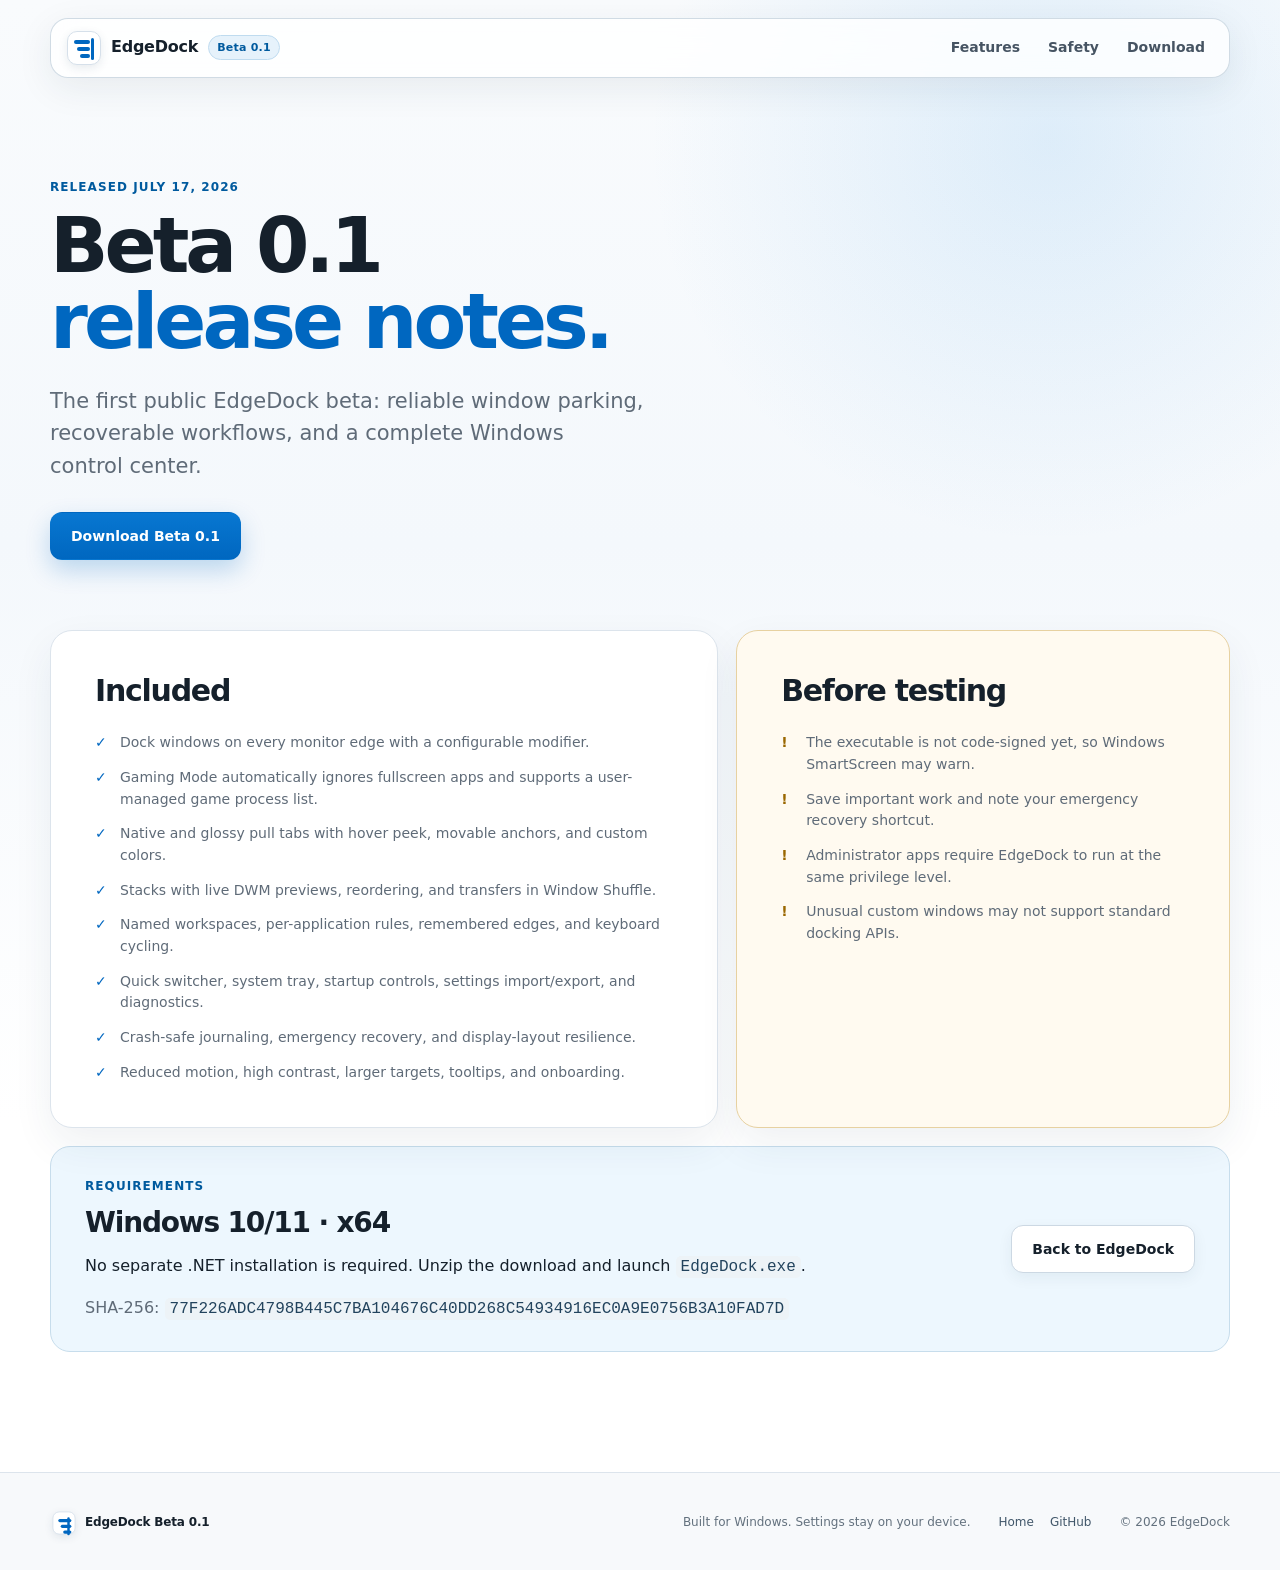
==== commit 3b19e4b6: "Update standalone release checksum" ====
--- a/release-notes.html
+++ b/release-notes.html
@@ -24,7 +24,7 @@
       <article class="notes-card"><h2>Included</h2><ul><li>Dock windows on every monitor edge with a configurable modifier.</li><li>Gaming Mode automatically ignores fullscreen apps and supports a user-managed game process list.</li><li>Native and glossy pull tabs with hover peek, movable anchors, and custom colors.</li><li>Stacks with live DWM previews, reordering, and transfers in Window Shuffle.</li><li>Named workspaces, per-application rules, remembered edges, and keyboard cycling.</li><li>Quick switcher, system tray, startup controls, settings import/export, and diagnostics.</li><li>Crash-safe journaling, emergency recovery, and display-layout resilience.</li><li>Reduced motion, high contrast, larger targets, tooltips, and onboarding.</li></ul></article>
       <aside class="notes-card caution"><h2>Before testing</h2><ul><li>The executable is not code-signed yet, so Windows SmartScreen may warn.</li><li>Save important work and note your emergency recovery shortcut.</li><li>Administrator apps require EdgeDock to run at the same privilege level.</li><li>Unusual custom windows may not support standard docking APIs.</li></ul></aside>
     </section>
-    <section class="section notes-requirements"><div><p class="eyebrow">Requirements</p><h2>Windows 10/11 &middot; x64</h2><p>No separate .NET installation is required. Unzip the download and launch <code>EdgeDock.exe</code>.</p><p class="checksum">SHA-256: <code>67B436097E2D702881F480BB254EB9CFDCC73A856AA4B17BD2EF7C918B8E3EFE</code></p></div><a class="button secondary" href="index.html">Back to EdgeDock</a></section>
+    <section class="section notes-requirements"><div><p class="eyebrow">Requirements</p><h2>Windows 10/11 &middot; x64</h2><p>No separate .NET installation is required. Unzip the download and launch <code>EdgeDock.exe</code>.</p><p class="checksum">SHA-256: <code>77F226ADC4798B445C7BA104676C40DD268C54934916EC0A9E0756B3A10FAD7D</code></p></div><a class="button secondary" href="index.html">Back to EdgeDock</a></section>
   </main>
   <footer><div class="brand footer-brand"><span class="brand-mark small" aria-hidden="true"><i></i><i></i><i></i><b></b></span><span>EdgeDock Beta 0.1</span></div><p>Built for Windows. Settings stay on your device.</p><div><a href="index.html">Home</a><a href="https://github.com/lol40560/EdgeDock-Website">GitHub</a></div><p class="copyright">&copy; 2026 EdgeDock</p></footer>
 </body>
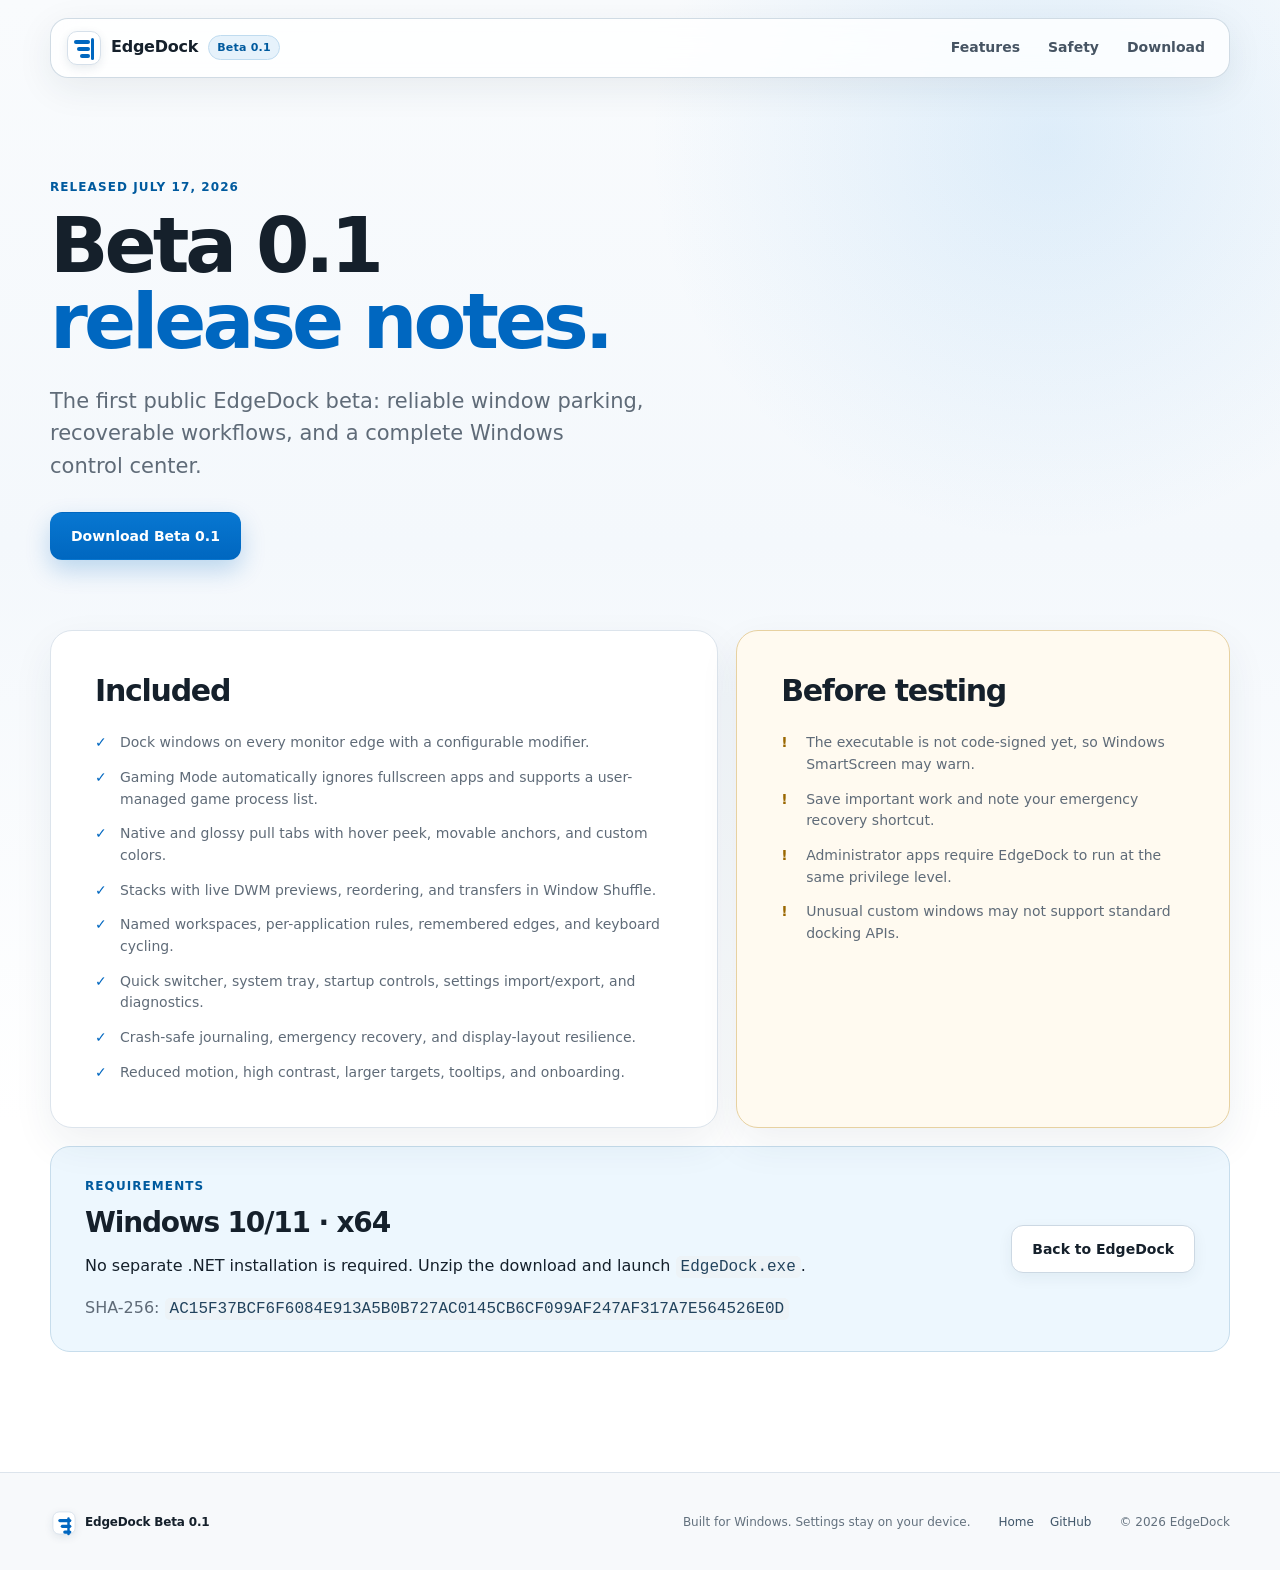
==== commit f4033688: "Update restored standalone checksum" ====
--- a/release-notes.html
+++ b/release-notes.html
@@ -24,7 +24,7 @@
       <article class="notes-card"><h2>Included</h2><ul><li>Dock windows on every monitor edge with a configurable modifier.</li><li>Gaming Mode automatically ignores fullscreen apps and supports a user-managed game process list.</li><li>Native and glossy pull tabs with hover peek, movable anchors, and custom colors.</li><li>Stacks with live DWM previews, reordering, and transfers in Window Shuffle.</li><li>Named workspaces, per-application rules, remembered edges, and keyboard cycling.</li><li>Quick switcher, system tray, startup controls, settings import/export, and diagnostics.</li><li>Crash-safe journaling, emergency recovery, and display-layout resilience.</li><li>Reduced motion, high contrast, larger targets, tooltips, and onboarding.</li></ul></article>
       <aside class="notes-card caution"><h2>Before testing</h2><ul><li>The executable is not code-signed yet, so Windows SmartScreen may warn.</li><li>Save important work and note your emergency recovery shortcut.</li><li>Administrator apps require EdgeDock to run at the same privilege level.</li><li>Unusual custom windows may not support standard docking APIs.</li></ul></aside>
     </section>
-    <section class="section notes-requirements"><div><p class="eyebrow">Requirements</p><h2>Windows 10/11 &middot; x64</h2><p>No separate .NET installation is required. Unzip the download and launch <code>EdgeDock.exe</code>.</p><p class="checksum">SHA-256: <code>77F226ADC4798B445C7BA104676C40DD268C54934916EC0A9E0756B3A10FAD7D</code></p></div><a class="button secondary" href="index.html">Back to EdgeDock</a></section>
+    <section class="section notes-requirements"><div><p class="eyebrow">Requirements</p><h2>Windows 10/11 &middot; x64</h2><p>No separate .NET installation is required. Unzip the download and launch <code>EdgeDock.exe</code>.</p><p class="checksum">SHA-256: <code>AC15F37BCF6F6084E913A5B0B727AC0145CB6CF099AF247AF317A7E564526E0D</code></p></div><a class="button secondary" href="index.html">Back to EdgeDock</a></section>
   </main>
   <footer><div class="brand footer-brand"><span class="brand-mark small" aria-hidden="true"><i></i><i></i><i></i><b></b></span><span>EdgeDock Beta 0.1</span></div><p>Built for Windows. Settings stay on your device.</p><div><a href="index.html">Home</a><a href="https://github.com/lol40560/EdgeDock-Website">GitHub</a></div><p class="copyright">&copy; 2026 EdgeDock</p></footer>
 </body>
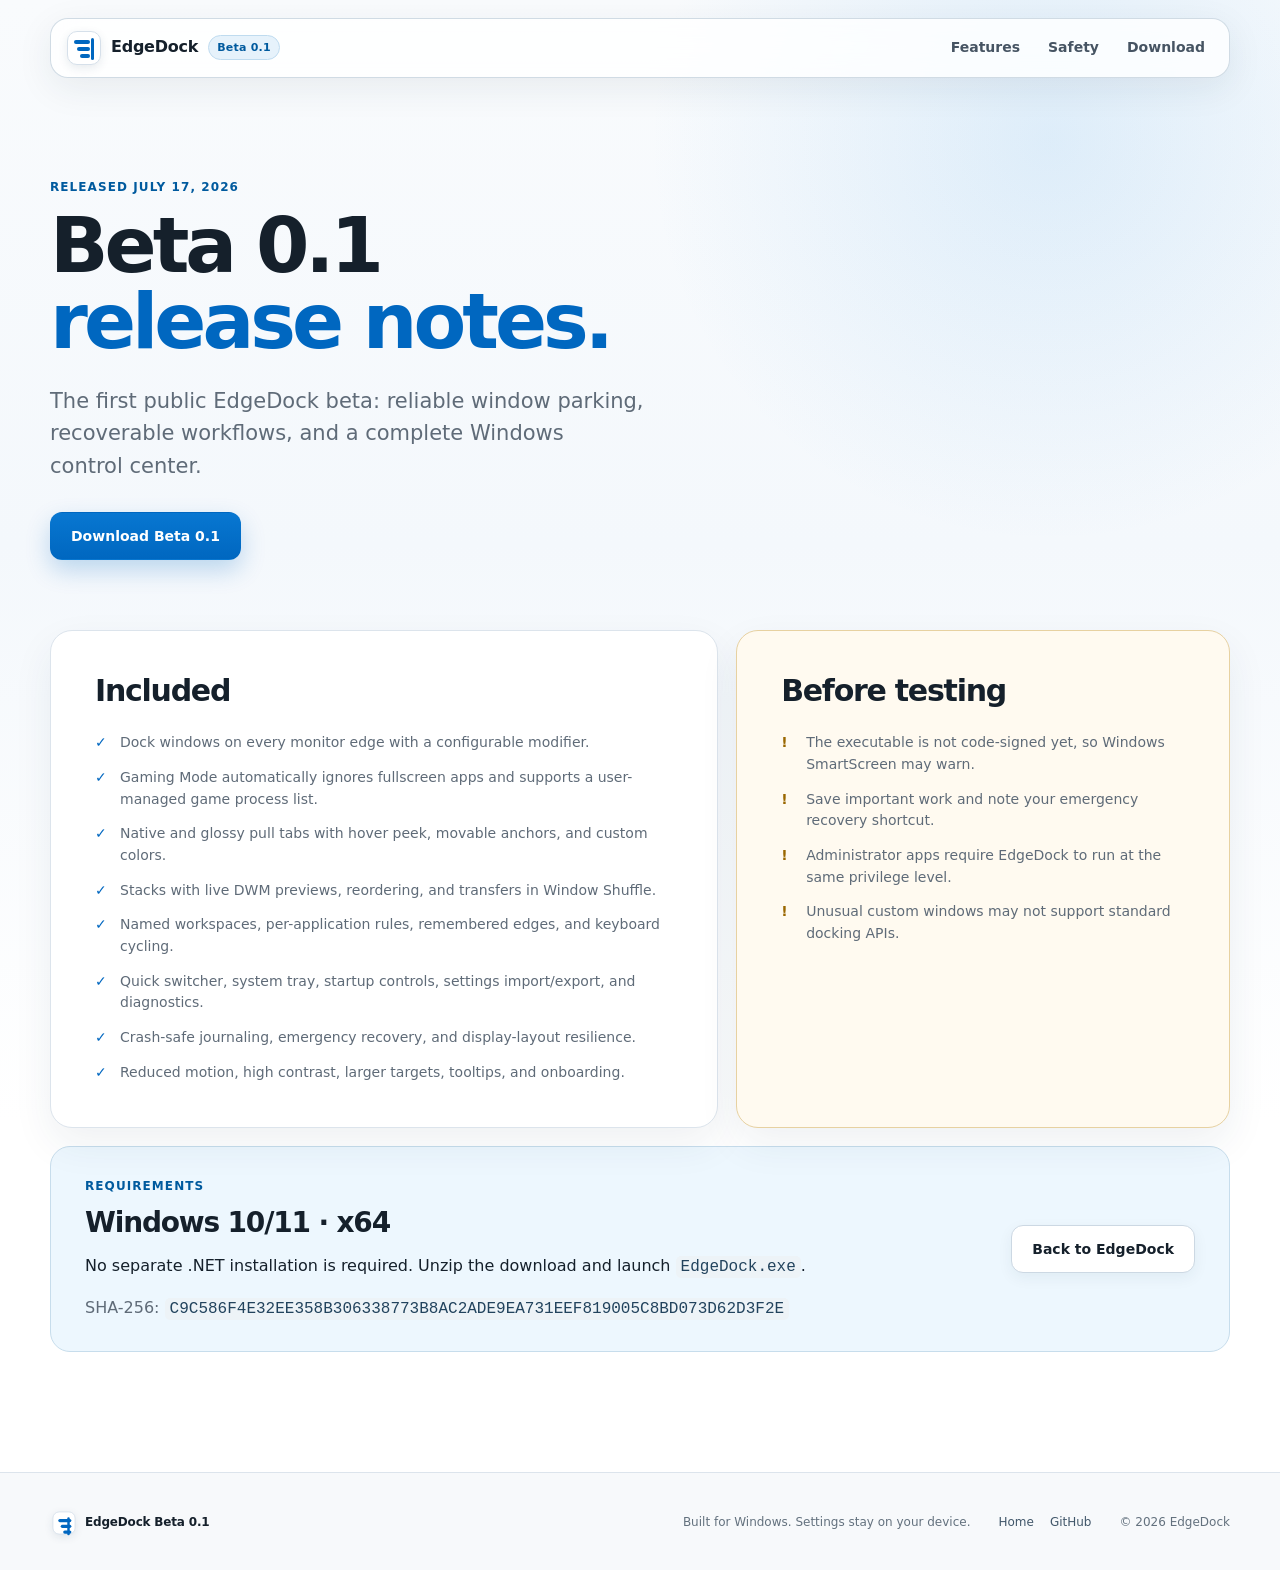
==== commit 99772e9e: "Update pull tab release checksum" ====
--- a/release-notes.html
+++ b/release-notes.html
@@ -24,7 +24,7 @@
       <article class="notes-card"><h2>Included</h2><ul><li>Dock windows on every monitor edge with a configurable modifier.</li><li>Gaming Mode automatically ignores fullscreen apps and supports a user-managed game process list.</li><li>Native and glossy pull tabs with hover peek, movable anchors, and custom colors.</li><li>Stacks with live DWM previews, reordering, and transfers in Window Shuffle.</li><li>Named workspaces, per-application rules, remembered edges, and keyboard cycling.</li><li>Quick switcher, system tray, startup controls, settings import/export, and diagnostics.</li><li>Crash-safe journaling, emergency recovery, and display-layout resilience.</li><li>Reduced motion, high contrast, larger targets, tooltips, and onboarding.</li></ul></article>
       <aside class="notes-card caution"><h2>Before testing</h2><ul><li>The executable is not code-signed yet, so Windows SmartScreen may warn.</li><li>Save important work and note your emergency recovery shortcut.</li><li>Administrator apps require EdgeDock to run at the same privilege level.</li><li>Unusual custom windows may not support standard docking APIs.</li></ul></aside>
     </section>
-    <section class="section notes-requirements"><div><p class="eyebrow">Requirements</p><h2>Windows 10/11 &middot; x64</h2><p>No separate .NET installation is required. Unzip the download and launch <code>EdgeDock.exe</code>.</p><p class="checksum">SHA-256: <code>AC15F37BCF6F6084E913A5B0B727AC0145CB6CF099AF247AF317A7E564526E0D</code></p></div><a class="button secondary" href="index.html">Back to EdgeDock</a></section>
+    <section class="section notes-requirements"><div><p class="eyebrow">Requirements</p><h2>Windows 10/11 &middot; x64</h2><p>No separate .NET installation is required. Unzip the download and launch <code>EdgeDock.exe</code>.</p><p class="checksum">SHA-256: <code>C9C586F4E32EE358B306338773B8AC2ADE9EA731EEF819005C8BD073D62D3F2E</code></p></div><a class="button secondary" href="index.html">Back to EdgeDock</a></section>
   </main>
   <footer><div class="brand footer-brand"><span class="brand-mark small" aria-hidden="true"><i></i><i></i><i></i><b></b></span><span>EdgeDock Beta 0.1</span></div><p>Built for Windows. Settings stay on your device.</p><div><a href="index.html">Home</a><a href="https://github.com/lol40560/EdgeDock-Website">GitHub</a></div><p class="copyright">&copy; 2026 EdgeDock</p></footer>
 </body>
